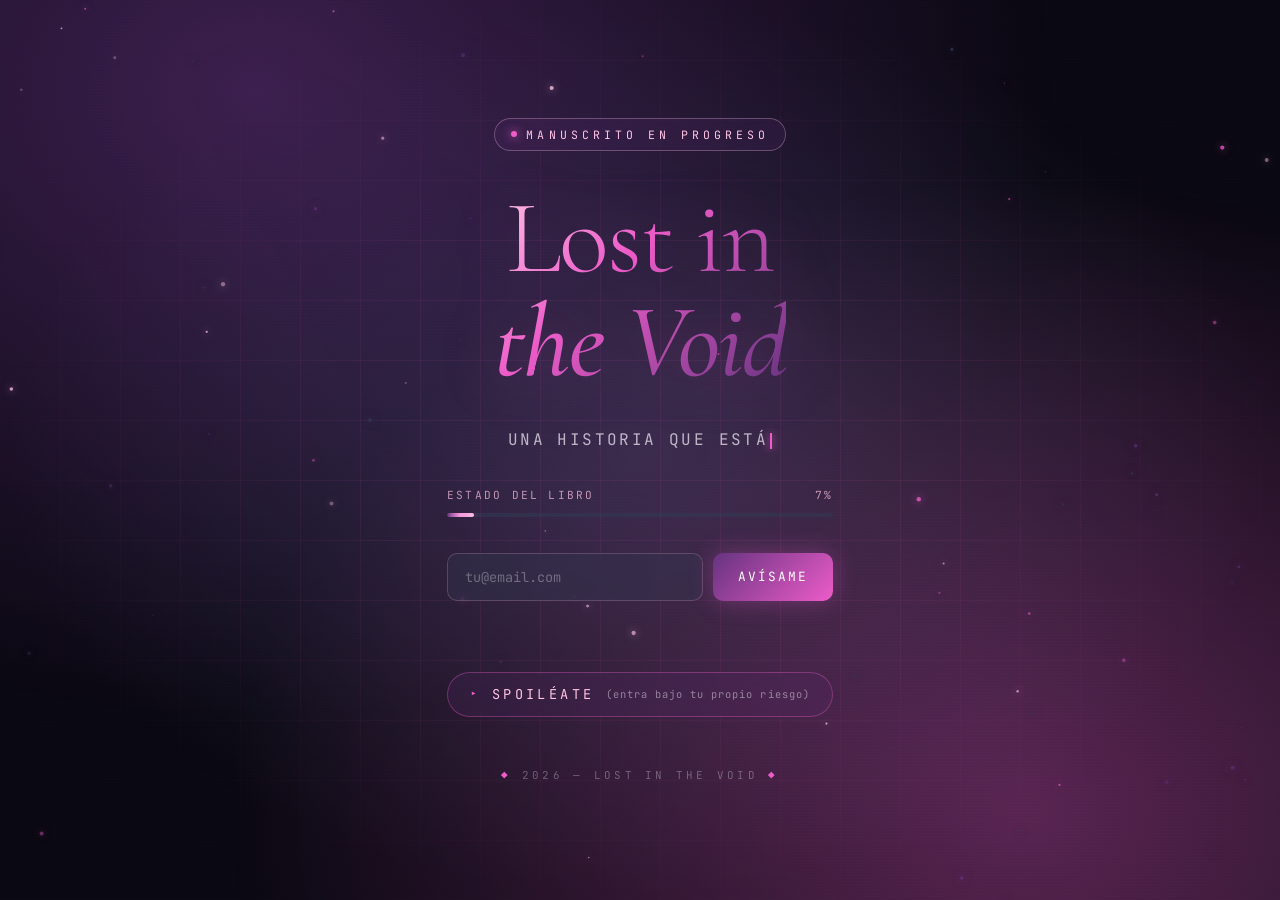
==== index.html @ 64fe7fba "Add initial project structure with HTML, CSS, and JavaScript files for "Lost in the Void"" ====
<!DOCTYPE html>
<html lang="es">
<head>
<meta charset="UTF-8" />
<meta name="viewport" content="width=device-width, initial-scale=1.0" />
<title>Lost in the Void — Próximamente</title>
<link rel="preconnect" href="https://fonts.googleapis.com">
<link rel="preconnect" href="https://fonts.gstatic.com" crossorigin>
<link href="https://fonts.googleapis.com/css2?family=JetBrains+Mono:wght@300;400;600&family=Cormorant+Garamond:ital,wght@0,300;0,500;1,300&display=swap" rel="stylesheet">
<link rel="stylesheet" href="css/base.css">
<link rel="stylesheet" href="css/coming-soon.css">
</head>
<body>
  <div class="bg-gradient"></div>
  <div class="grid-bg"></div>
  <canvas id="particles"></canvas>
  <div class="scanlines"></div>

  <main class="container">
    <div class="badge">
      <span class="dot"></span>
      <span>Manuscrito en progreso</span>
    </div>

    <h1 class="title">Lost in<br><em>the Void</em></h1>

    <p class="typing">
      <span id="typeText"></span><span class="caret"></span>
    </p>

    <div class="progress-wrap">
      <div class="progress-labels">
        <span>Estado del libro</span>
        <span id="progressPct">0%</span>
      </div>
      <div class="progress-bar">
        <div class="progress-fill" id="progressFill"></div>
      </div>
    </div>

    <form class="waitlist" id="waitlistForm" onsubmit="event.preventDefault(); handleSubmit();">
      <input type="email" id="emailInput" placeholder="tu@email.com" required />
      <button type="submit" class="btn">Avísame</button>
    </form>
    <div class="toast" id="toast">✦ Gracias — te avisaré cuando esté listo ✦</div>

    <a href="spoilers.html" class="spoil-link">
      <span class="spoil-icon">▸</span>
      Spoiléate
      <span class="spoil-hint">(entra bajo tu propio riesgo)</span>
    </a>

    <div class="meta">
      <span>◆</span> 2026 — Lost in the Void <span>◆</span>
    </div>
  </main>

<script src="js/common.js"></script>
<script src="js/coming-soon.js"></script>
</body>
</html>
---- css/base.css ----
:root{
  --violet:#663380;
  --neon:#ED5CC9;
  --slate:#333952;
  --pastel:#FFC4E5;
  --bg:#0a0812;
  --text:#e9e6f2;
}

*{box-sizing:border-box;margin:0;padding:0}
html,body{height:100%}
body{
  font-family:'JetBrains Mono', monospace;
  background:var(--bg);
  color:var(--text);
  overflow-x:hidden;
  min-height:100vh;
  position:relative;
}

/* Fondo compartido */
.bg-gradient{
  position:fixed;inset:0;z-index:-3;
  background:
    radial-gradient(ellipse at 20% 10%, rgba(102,51,128,0.55), transparent 55%),
    radial-gradient(ellipse at 80% 90%, rgba(237,92,201,0.35), transparent 55%),
    radial-gradient(ellipse at 50% 50%, rgba(51,57,82,0.6), transparent 70%);
  animation:drift 18s ease-in-out infinite alternate;
}
@keyframes drift{
  0%{transform:scale(1) translate(0,0)}
  100%{transform:scale(1.15) translate(-2%,-2%)}
}

.grid-bg{
  position:fixed;inset:0;z-index:-2;
  background-image:
    linear-gradient(rgba(237,92,201,0.08) 1px, transparent 1px),
    linear-gradient(90deg, rgba(237,92,201,0.08) 1px, transparent 1px);
  background-size:60px 60px;
  mask-image:radial-gradient(ellipse at center, black 30%, transparent 80%);
  -webkit-mask-image:radial-gradient(ellipse at center, black 30%, transparent 80%);
  animation:gridMove 30s linear infinite;
}
@keyframes gridMove{
  0%{background-position:0 0,0 0}
  100%{background-position:60px 60px,60px 60px}
}

.scanlines{
  position:fixed;inset:0;z-index:-1;pointer-events:none;
  background:repeating-linear-gradient(
    0deg,
    rgba(255,255,255,0.02) 0px,
    rgba(255,255,255,0.02) 1px,
    transparent 1px,
    transparent 3px
  );
  mix-blend-mode:overlay;
}

#particles{position:fixed;inset:0;z-index:-1;pointer-events:none}

.btn{
  padding:.9rem 1.6rem;
  background:linear-gradient(135deg, var(--violet), var(--neon));
  border:none;
  border-radius:10px;
  color:#fff;
  font-family:'JetBrains Mono', monospace;
  font-size:.8rem;
  letter-spacing:.15em;
  text-transform:uppercase;
  cursor:pointer;
  position:relative;
  overflow:hidden;
  transition:transform .2s ease, box-shadow .3s ease;
  box-shadow:0 0 25px rgba(237,92,201,0.3);
}
.btn:hover{
  transform:translateY(-2px);
  box-shadow:0 0 40px rgba(237,92,201,0.6);
}
.btn::before{
  content:"";
  position:absolute;inset:0;
  background:linear-gradient(135deg, transparent, rgba(255,255,255,0.3), transparent);
  transform:translateX(-100%);
  transition:transform .6s ease;
}
.btn:hover::before{transform:translateX(100%)}
---- css/coming-soon.css ----
body{
  display:flex;
  align-items:center;
  justify-content:center;
}

.container{
  position:relative;
  z-index:2;
  max-width:820px;
  padding:3rem 2rem;
  text-align:center;
  display:flex;
  flex-direction:column;
  align-items:center;
  gap:2.2rem;
}

.badge{
  display:inline-flex;align-items:center;gap:.6rem;
  font-size:.72rem;letter-spacing:.35em;text-transform:uppercase;
  color:var(--pastel);
  border:1px solid rgba(255,196,229,0.3);
  padding:.5rem 1rem;border-radius:999px;
  background:rgba(102,51,128,0.15);
  backdrop-filter:blur(8px);
  animation:badgePulse 3s ease-in-out infinite;
}
.badge .dot{
  width:6px;height:6px;border-radius:50%;
  background:var(--neon);box-shadow:0 0 10px var(--neon);
  animation:blink 1.4s ease-in-out infinite;
}
@keyframes blink{0%,100%{opacity:1;transform:scale(1)}50%{opacity:.3;transform:scale(.7)}}
@keyframes badgePulse{0%,100%{box-shadow:0 0 0 rgba(237,92,201,0)}50%{box-shadow:0 0 30px rgba(237,92,201,0.25)}}

.title{
  font-family:'Cormorant Garamond', serif;
  font-size:clamp(3rem, 9vw, 6.5rem);
  font-weight:300;line-height:1;letter-spacing:-0.02em;
  background:linear-gradient(135deg, var(--pastel) 0%, var(--neon) 40%, var(--violet) 100%);
  -webkit-background-clip:text;background-clip:text;color:transparent;
  filter:drop-shadow(0 0 30px rgba(237,92,201,0.25));
  position:relative;
}
.title em{font-style:italic;font-weight:500}
.title:hover{animation:glitch .4s steps(2) infinite}
@keyframes glitch{
  0%{text-shadow:2px 0 var(--neon), -2px 0 var(--violet)}
  25%{text-shadow:-2px 0 var(--neon), 2px 0 var(--violet)}
  50%{text-shadow:2px 0 var(--pastel), -2px 0 var(--violet)}
  75%{text-shadow:-2px 0 var(--pastel), 2px 0 var(--neon)}
  100%{text-shadow:2px 0 var(--neon), -2px 0 var(--violet)}
}

.typing{
  font-size:clamp(.85rem, 2vw, 1rem);
  color:rgba(233,230,242,0.75);
  letter-spacing:.15em;text-transform:uppercase;min-height:1.5em;
}
.typing .caret{
  display:inline-block;width:2px;height:1em;background:var(--neon);
  margin-left:2px;vertical-align:middle;
  animation:caret 1s steps(2) infinite;box-shadow:0 0 8px var(--neon);
}
@keyframes caret{50%{opacity:0}}

.progress-wrap{width:100%;max-width:420px;display:flex;flex-direction:column;gap:.7rem}
.progress-labels{
  display:flex;justify-content:space-between;
  font-size:.7rem;letter-spacing:.2em;text-transform:uppercase;
  color:rgba(255,196,229,0.7);
}
.progress-bar{
  height:4px;background:rgba(51,57,82,0.6);
  border-radius:999px;overflow:hidden;position:relative;
}
.progress-fill{
  height:100%;width:0%;
  background:linear-gradient(90deg, var(--violet), var(--neon), var(--pastel));
  border-radius:999px;box-shadow:0 0 12px rgba(237,92,201,0.6);
  transition:width 1.8s cubic-bezier(.19,1,.22,1);
  position:relative;
}
.progress-fill::after{
  content:"";position:absolute;inset:0;
  background:linear-gradient(90deg, transparent, rgba(255,255,255,0.4), transparent);
  animation:shimmer 2s linear infinite;
}
@keyframes shimmer{0%{transform:translateX(-100%)}100%{transform:translateX(100%)}}

.waitlist{
  width:100%;max-width:440px;display:flex;gap:.6rem;
  flex-wrap:wrap;justify-content:center;
}
.waitlist input{
  flex:1;min-width:180px;padding:.9rem 1.1rem;
  background:rgba(51,57,82,0.35);
  border:1px solid rgba(255,196,229,0.2);
  border-radius:10px;color:var(--text);
  font-family:'JetBrains Mono', monospace;font-size:.85rem;
  outline:none;transition:all .3s ease;backdrop-filter:blur(6px);
}
.waitlist input::placeholder{color:rgba(233,230,242,0.35)}
.waitlist input:focus{
  border-color:var(--neon);
  box-shadow:0 0 0 3px rgba(237,92,201,0.15), 0 0 20px rgba(237,92,201,0.2);
}

.toast{
  font-size:.75rem;color:var(--pastel);letter-spacing:.15em;
  text-transform:uppercase;opacity:0;transform:translateY(-6px);
  transition:all .4s ease;height:0;
}
.toast.show{opacity:1;transform:translateY(0);height:auto}

/* Spoiléate link */
.spoil-link{
  display:inline-flex;align-items:center;gap:.7rem;
  font-size:.85rem;letter-spacing:.25em;text-transform:uppercase;
  color:var(--pastel);text-decoration:none;
  padding:.8rem 1.4rem;
  border:1px solid rgba(237,92,201,0.35);
  border-radius:999px;
  background:rgba(102,51,128,0.15);
  backdrop-filter:blur(8px);
  transition:all .4s ease;
  position:relative;overflow:hidden;
}
.spoil-link:hover{
  color:#fff;border-color:var(--neon);
  box-shadow:0 0 30px rgba(237,92,201,0.5);
  transform:translateY(-2px);
}
.spoil-link .spoil-icon{
  color:var(--neon);font-size:.75rem;
  transition:transform .3s ease;
}
.spoil-link:hover .spoil-icon{transform:translateX(4px)}
.spoil-link .spoil-hint{
  font-size:.65rem;letter-spacing:.1em;
  text-transform:none;color:rgba(233,230,242,0.5);
}

.meta{
  font-size:.68rem;letter-spacing:.3em;text-transform:uppercase;
  color:rgba(233,230,242,0.35);margin-top:1rem;
}
.meta span{color:var(--neon)}

@media (max-width:520px){
  .container{padding:2rem 1.2rem;gap:1.6rem}
  .waitlist{flex-direction:column}
  .waitlist .btn{width:100%}
  .spoil-link{flex-direction:column;gap:.3rem;text-align:center}
}
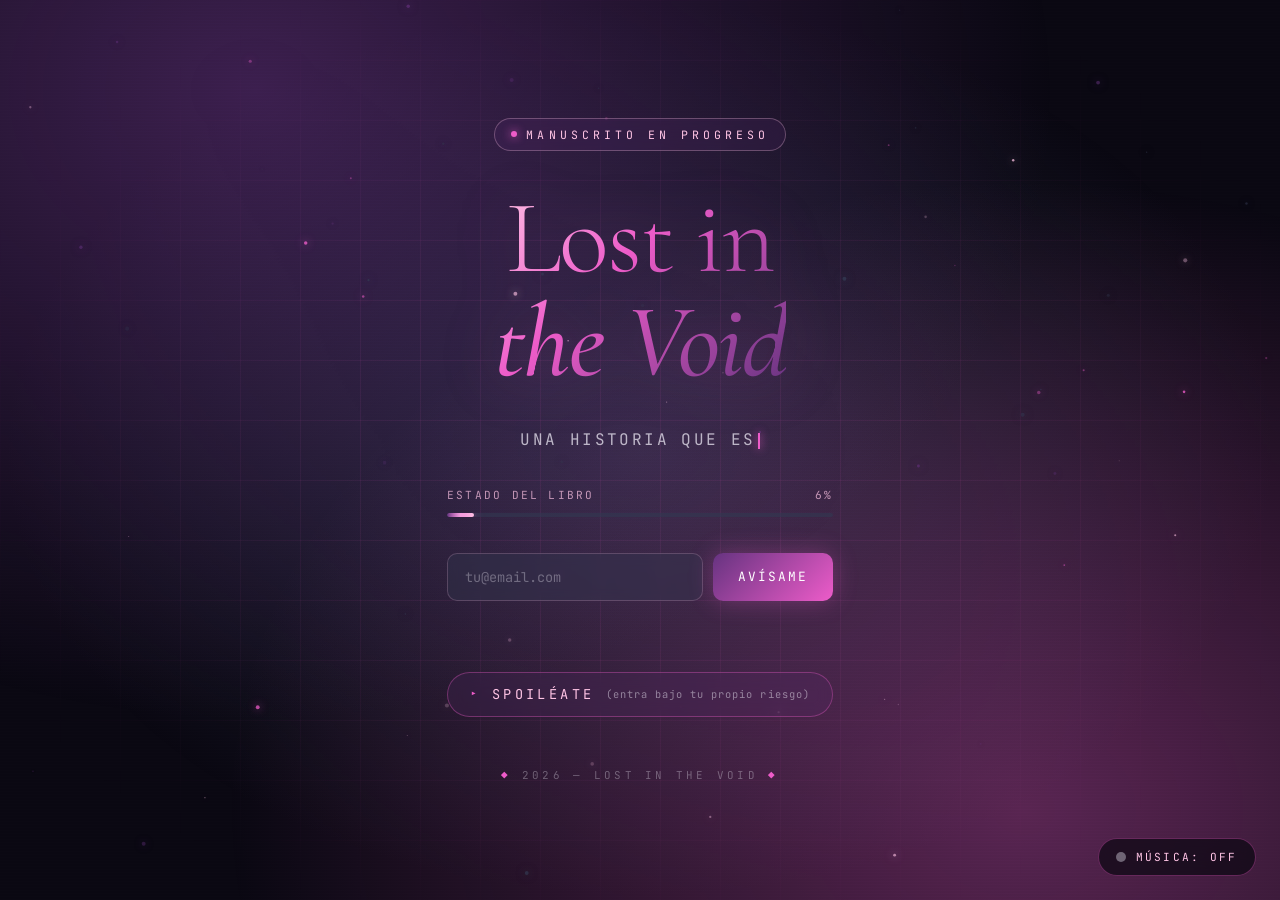
==== commit 875933a7: "Add music toggle button and audio module for ambient music" ====
--- a/index.html
+++ b/index.html
@@ -55,6 +55,12 @@
     </div>
   </main>
 
+  <button class="music-toggle" type="button" aria-pressed="false" onclick="AmbientMusic.toggle()">
+    <span class="music-icon"></span>
+    <span class="music-label">Música: OFF</span>
+  </button>
+  
+<script src="js/audio.js"></script>
 <script src="js/common.js"></script>
 <script src="js/coming-soon.js"></script>
 </body>
--- a/css/base.css
+++ b/css/base.css
@@ -88,4 +88,47 @@
   transform:translateX(-100%);
   transition:transform .6s ease;
 }
-.btn:hover::before{transform:translateX(100%)}+.btn:hover::before{transform:translateX(100%)}
+
+.music-toggle{
+  position:fixed;
+  bottom:1.5rem;
+  right:1.5rem;
+  z-index:50;
+  display:inline-flex;
+  align-items:center;
+  gap:.6rem;
+  padding:.7rem 1.1rem;
+  font-family:'JetBrains Mono', monospace;
+  font-size:.7rem;
+  letter-spacing:.2em;
+  text-transform:uppercase;
+  color:var(--pastel);
+  background:rgba(10,8,18,0.7);
+  border:1px solid rgba(237,92,201,0.35);
+  border-radius:999px;
+  cursor:pointer;
+  backdrop-filter:blur(10px);
+  transition:all .3s ease;
+}
+.music-toggle:hover{
+  color:#fff;
+  border-color:var(--neon);
+  box-shadow:0 0 25px rgba(237,92,201,0.4);
+}
+.music-toggle .music-icon{
+  display:inline-block;
+  width:10px;height:10px;
+  border-radius:50%;
+  background:rgba(233,230,242,0.4);
+  transition:all .3s ease;
+}
+.music-toggle.playing .music-icon{
+  background:var(--neon);
+  box-shadow:0 0 10px var(--neon);
+  animation:musicPulse 1.4s ease-in-out infinite;
+}
+@keyframes musicPulse{
+  0%,100%{transform:scale(1);opacity:1}
+  50%{transform:scale(1.4);opacity:.6}
+}
